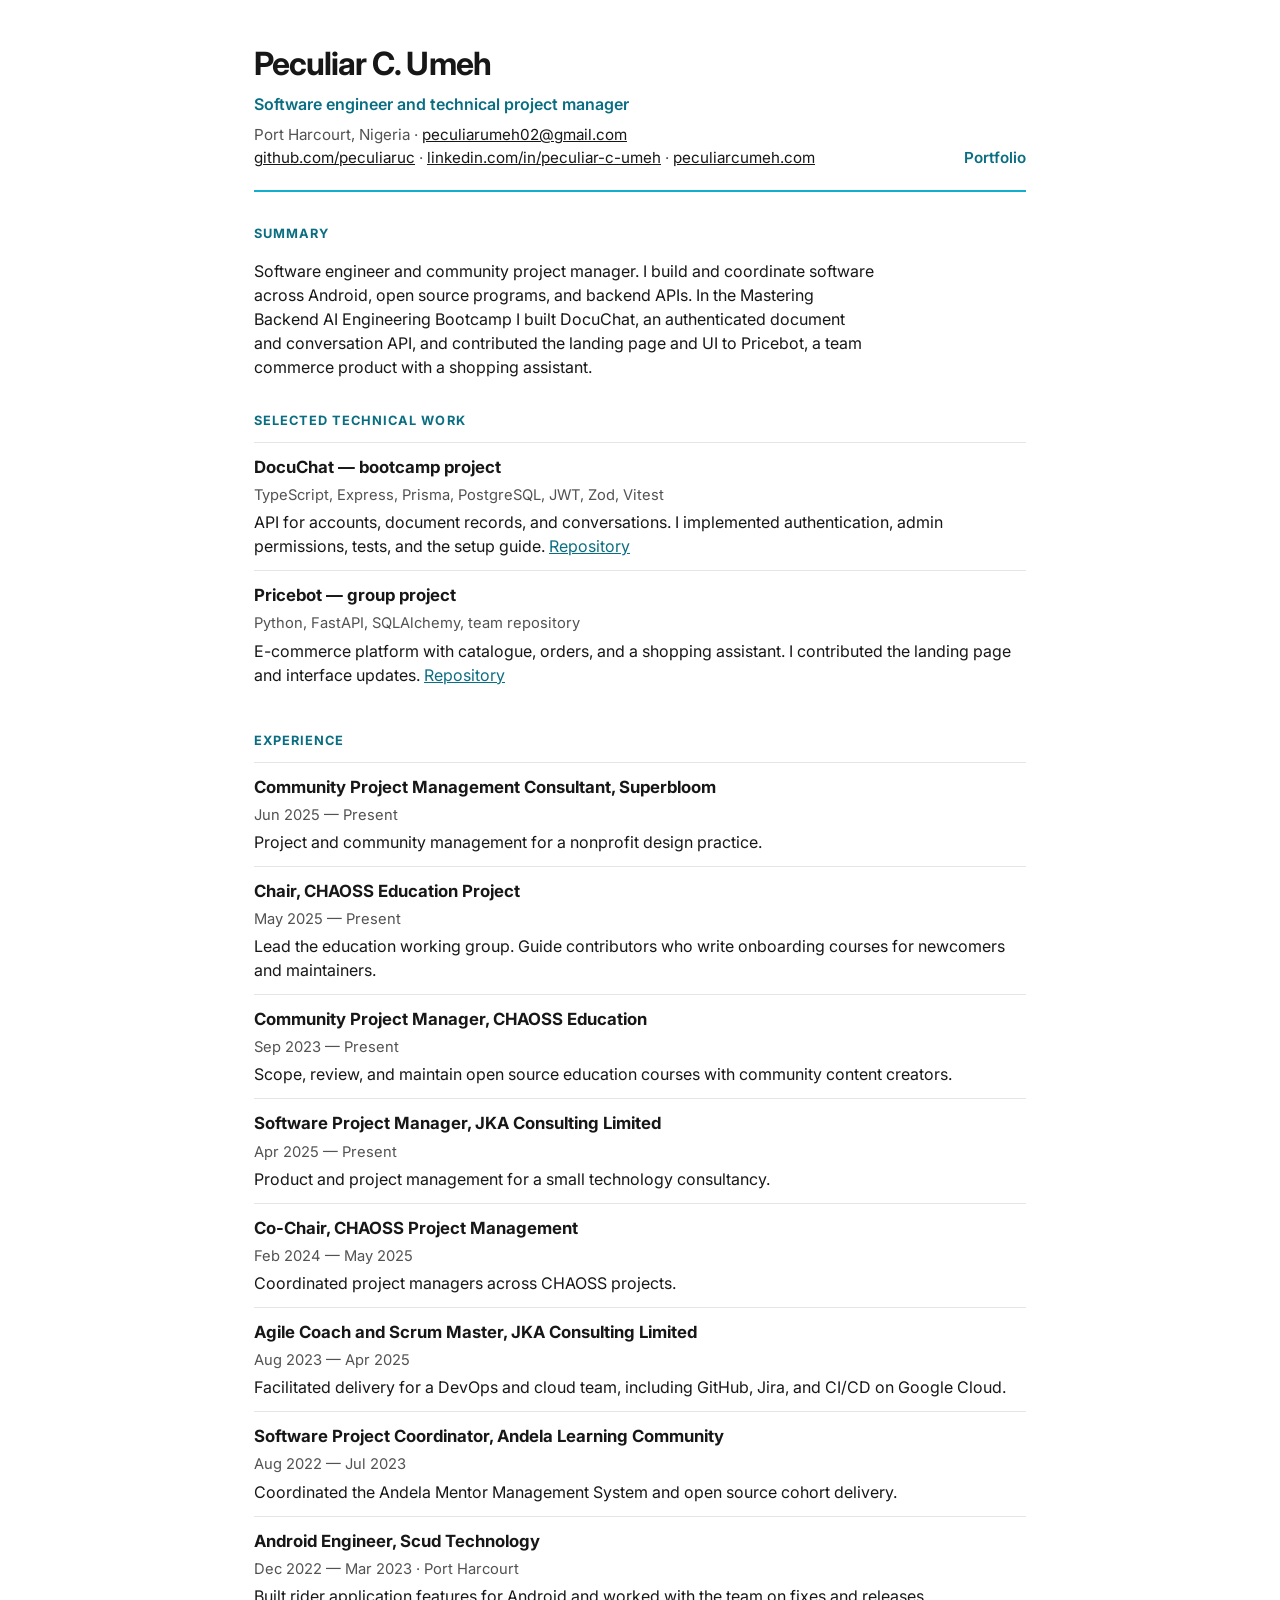
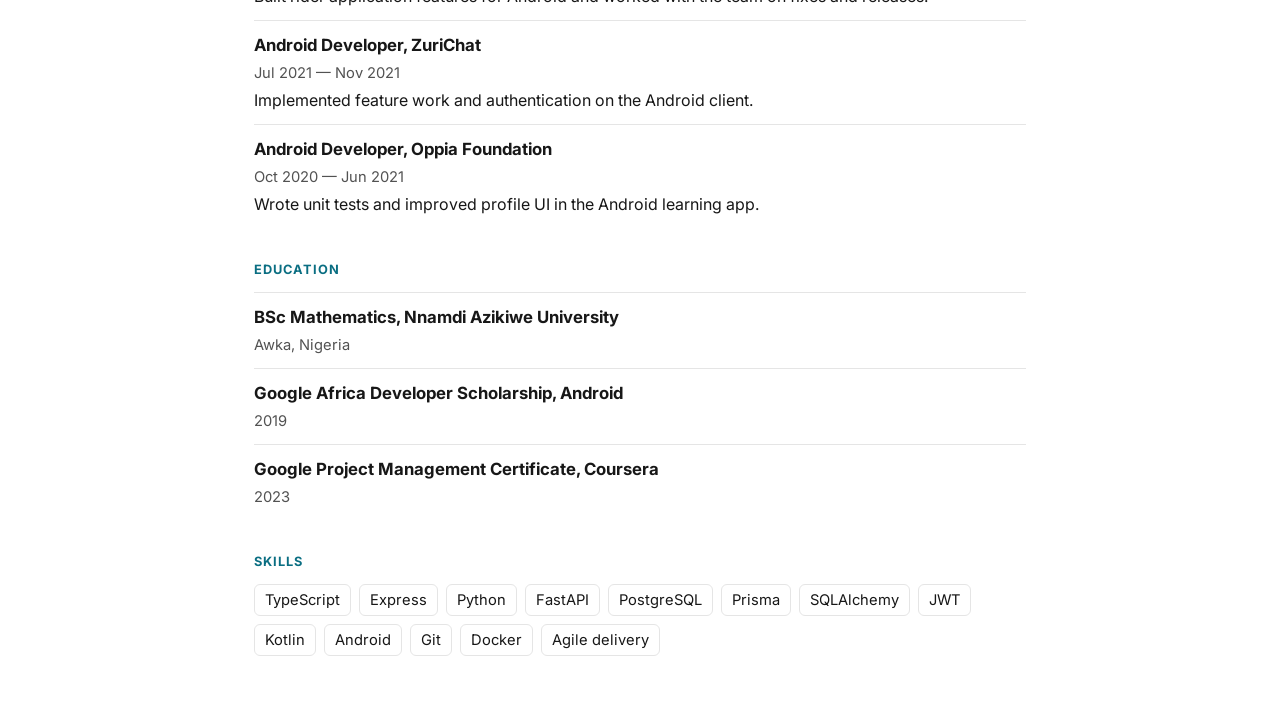
==== resume.html @ ec59b554 "first commit" ====
<!DOCTYPE html>
<html lang="en">
<head>
<meta charset="utf-8">
<meta name="viewport" content="width=device-width, initial-scale=1">
<title>CV | Peculiar C. Umeh</title>
<meta name="description" content="Curriculum vitae of Peculiar C. Umeh, software engineer and technical project manager.">
<link rel="preconnect" href="https://fonts.googleapis.com">
<link rel="preconnect" href="https://fonts.gstatic.com" crossorigin>
<link href="https://fonts.googleapis.com/css2?family=Inter:wght@400;500;600;700&display=swap" rel="stylesheet">
<style>
:root{--ink:#171717;--muted:#525252;--line:#e5e5e5;--accent:#0A6E82;--cyan:#13AECD;--max:820px}
*{box-sizing:border-box}
body{margin:0;font-family:Inter,system-ui,-apple-system,"Segoe UI",sans-serif;color:var(--ink);background:#fff;line-height:1.5}
a{color:var(--accent)}
.wrap{max-width:var(--max);margin:0 auto;padding:40px 24px 64px}
header{display:flex;justify-content:space-between;gap:24px;align-items:flex-end;border-bottom:2px solid var(--cyan);padding-bottom:20px}
h1{font-size:2rem;letter-spacing:-.03em;margin:0}
.role{margin:4px 0 0;color:var(--accent);font-weight:600}
.contact{margin:8px 0 0;color:var(--muted);font-size:.95rem}
.contact a{color:var(--ink)}
.back{font-size:.95rem;font-weight:600;text-decoration:none}
h2{font-size:.8rem;letter-spacing:.08em;text-transform:uppercase;color:var(--accent);margin:32px 0 12px}
ul{margin:0;padding:0;list-style:none}
.job{padding:12px 0;border-top:1px solid var(--line)}
.job h3{margin:0;font-size:1.05rem}
.job p{margin:4px 0 0}
.when{color:var(--muted);font-size:.92rem}
.summary{max-width:62ch}
.skills{display:flex;flex-wrap:wrap;gap:8px}
.skills li{border:1px solid var(--line);border-radius:6px;padding:4px 10px;font-size:.92rem}
@media print{
  .back{display:none}
  .wrap{padding:0}
  a{color:inherit;text-decoration:none}
}
</style>
</head>
<body>
<main class="wrap">
  <header>
    <div>
      <h1>Peculiar C. Umeh</h1>
      <p class="role">Software engineer and technical project manager</p>
      <p class="contact">Port Harcourt, Nigeria · <a href="mailto:peculiarumeh02@gmail.com">peculiarumeh02@gmail.com</a><br>
        <a href="https://github.com/peculiaruc">github.com/peculiaruc</a> ·
        <a href="https://www.linkedin.com/in/peculiar-c-umeh">linkedin.com/in/peculiar-c-umeh</a> ·
        <a href="https://peculiarcumeh.com/">peculiarcumeh.com</a>
      </p>
    </div>
    <a class="back" href="index.html">Portfolio</a>
  </header>

  <h2>Summary</h2>
  <p class="summary">Software engineer and community project manager. I build and coordinate software across Android, open source programs, and backend APIs. In the Mastering Backend AI Engineering Bootcamp I built DocuChat, an authenticated document and conversation API, and contributed the landing page and UI to Pricebot, a team commerce product with a shopping assistant.</p>

  <h2>Selected technical work</h2>
  <article class="job">
    <h3>DocuChat — bootcamp project</h3>
    <p class="when">TypeScript, Express, Prisma, PostgreSQL, JWT, Zod, Vitest</p>
    <p>API for accounts, document records, and conversations. I implemented authentication, admin permissions, tests, and the setup guide. <a href="https://github.com/peculiaruc/Docuchat-1">Repository</a></p>
  </article>
  <article class="job">
    <h3>Pricebot — group project</h3>
    <p class="when">Python, FastAPI, SQLAlchemy, team repository</p>
    <p>E-commerce platform with catalogue, orders, and a shopping assistant. I contributed the landing page and interface updates. <a href="https://github.com/aiffone/pricebot">Repository</a></p>
  </article>

  <h2>Experience</h2>
  <article class="job">
    <h3>Community Project Management Consultant, Superbloom</h3>
    <p class="when">Jun 2025 — Present</p>
    <p>Project and community management for a nonprofit design practice.</p>
  </article>
  <article class="job">
    <h3>Chair, CHAOSS Education Project</h3>
    <p class="when">May 2025 — Present</p>
    <p>Lead the education working group. Guide contributors who write onboarding courses for newcomers and maintainers.</p>
  </article>
  <article class="job">
    <h3>Community Project Manager, CHAOSS Education</h3>
    <p class="when">Sep 2023 — Present</p>
    <p>Scope, review, and maintain open source education courses with community content creators.</p>
  </article>
  <article class="job">
    <h3>Software Project Manager, JKA Consulting Limited</h3>
    <p class="when">Apr 2025 — Present</p>
    <p>Product and project management for a small technology consultancy.</p>
  </article>
  <article class="job">
    <h3>Co-Chair, CHAOSS Project Management</h3>
    <p class="when">Feb 2024 — May 2025</p>
    <p>Coordinated project managers across CHAOSS projects.</p>
  </article>
  <article class="job">
    <h3>Agile Coach and Scrum Master, JKA Consulting Limited</h3>
    <p class="when">Aug 2023 — Apr 2025</p>
    <p>Facilitated delivery for a DevOps and cloud team, including GitHub, Jira, and CI/CD on Google Cloud.</p>
  </article>
  <article class="job">
    <h3>Software Project Coordinator, Andela Learning Community</h3>
    <p class="when">Aug 2022 — Jul 2023</p>
    <p>Coordinated the Andela Mentor Management System and open source cohort delivery.</p>
  </article>
  <article class="job">
    <h3>Android Engineer, Scud Technology</h3>
    <p class="when">Dec 2022 — Mar 2023 · Port Harcourt</p>
    <p>Built rider application features for Android and worked with the team on fixes and releases.</p>
  </article>
  <article class="job">
    <h3>Android Developer, ZuriChat</h3>
    <p class="when">Jul 2021 — Nov 2021</p>
    <p>Implemented feature work and authentication on the Android client.</p>
  </article>
  <article class="job">
    <h3>Android Developer, Oppia Foundation</h3>
    <p class="when">Oct 2020 — Jun 2021</p>
    <p>Wrote unit tests and improved profile UI in the Android learning app.</p>
  </article>

  <h2>Education</h2>
  <article class="job">
    <h3>BSc Mathematics, Nnamdi Azikiwe University</h3>
    <p class="when">Awka, Nigeria</p>
  </article>
  <article class="job">
    <h3>Google Africa Developer Scholarship, Android</h3>
    <p class="when">2019</p>
  </article>
  <article class="job">
    <h3>Google Project Management Certificate, Coursera</h3>
    <p class="when">2023</p>
  </article>

  <h2>Skills</h2>
  <ul class="skills">
    <li>TypeScript</li><li>Express</li><li>Python</li><li>FastAPI</li><li>PostgreSQL</li><li>Prisma</li><li>SQLAlchemy</li><li>JWT</li><li>Kotlin</li><li>Android</li><li>Git</li><li>Docker</li><li>Agile delivery</li>
  </ul>
</main>
</body>
</html>
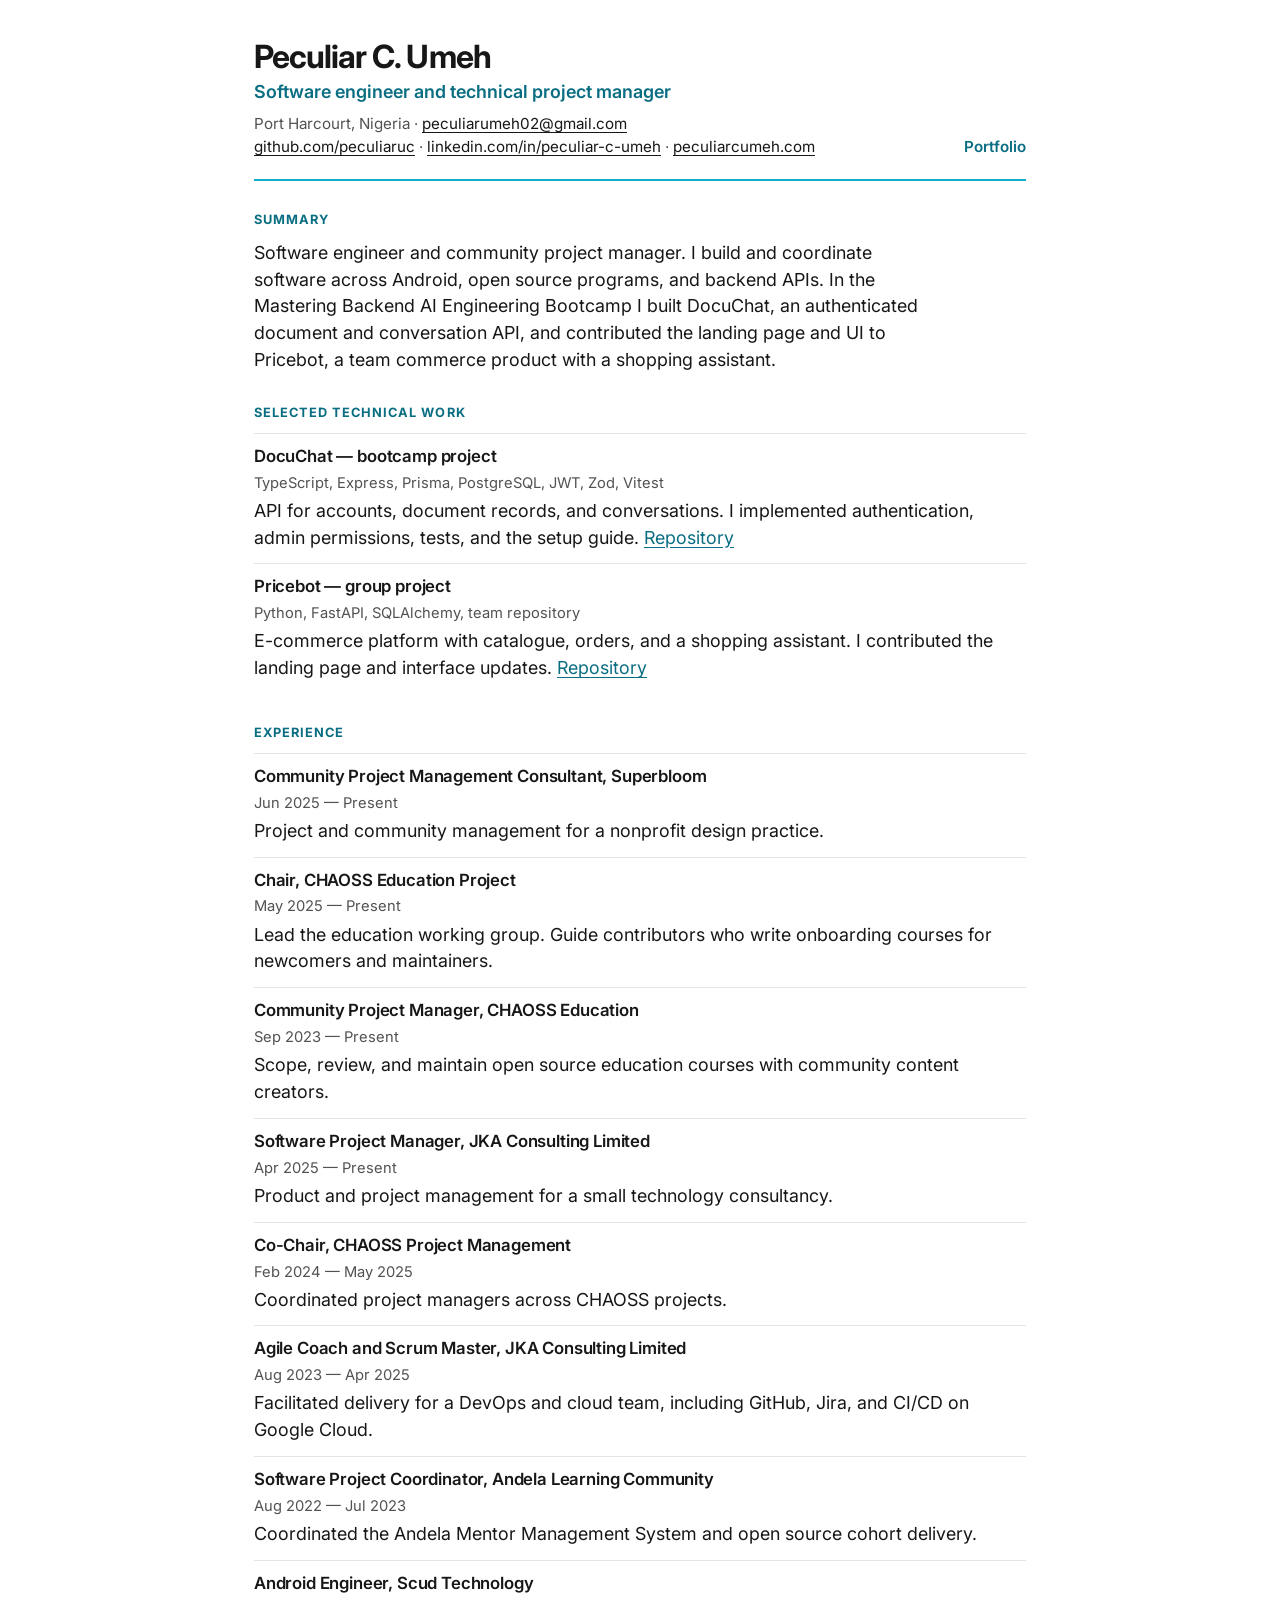
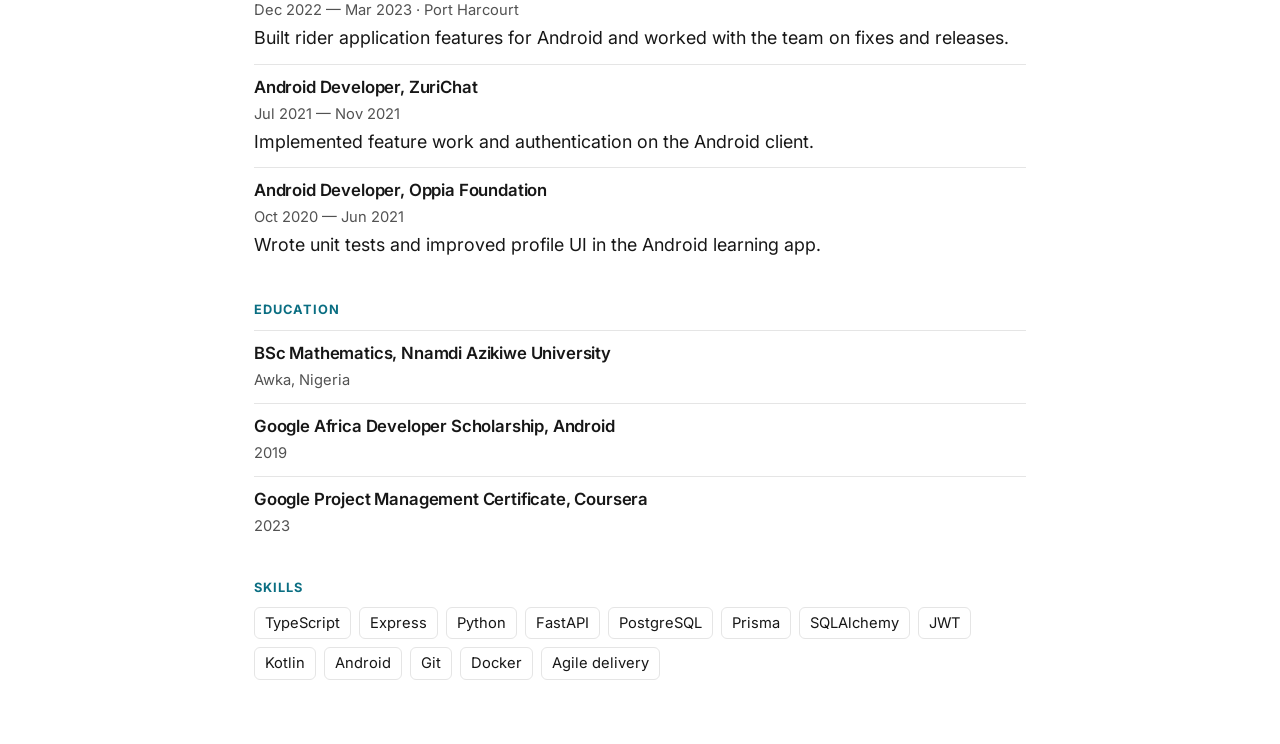
==== commit fb6f0e52: "updates" ====
--- a/resume.html
+++ b/resume.html
@@ -8,35 +8,9 @@
 <link rel="preconnect" href="https://fonts.googleapis.com">
 <link rel="preconnect" href="https://fonts.gstatic.com" crossorigin>
 <link href="https://fonts.googleapis.com/css2?family=Inter:wght@400;500;600;700&display=swap" rel="stylesheet">
-<style>
-:root{--ink:#171717;--muted:#525252;--line:#e5e5e5;--accent:#0A6E82;--cyan:#13AECD;--max:820px}
-*{box-sizing:border-box}
-body{margin:0;font-family:Inter,system-ui,-apple-system,"Segoe UI",sans-serif;color:var(--ink);background:#fff;line-height:1.5}
-a{color:var(--accent)}
-.wrap{max-width:var(--max);margin:0 auto;padding:40px 24px 64px}
-header{display:flex;justify-content:space-between;gap:24px;align-items:flex-end;border-bottom:2px solid var(--cyan);padding-bottom:20px}
-h1{font-size:2rem;letter-spacing:-.03em;margin:0}
-.role{margin:4px 0 0;color:var(--accent);font-weight:600}
-.contact{margin:8px 0 0;color:var(--muted);font-size:.95rem}
-.contact a{color:var(--ink)}
-.back{font-size:.95rem;font-weight:600;text-decoration:none}
-h2{font-size:.8rem;letter-spacing:.08em;text-transform:uppercase;color:var(--accent);margin:32px 0 12px}
-ul{margin:0;padding:0;list-style:none}
-.job{padding:12px 0;border-top:1px solid var(--line)}
-.job h3{margin:0;font-size:1.05rem}
-.job p{margin:4px 0 0}
-.when{color:var(--muted);font-size:.92rem}
-.summary{max-width:62ch}
-.skills{display:flex;flex-wrap:wrap;gap:8px}
-.skills li{border:1px solid var(--line);border-radius:6px;padding:4px 10px;font-size:.92rem}
-@media print{
-  .back{display:none}
-  .wrap{padding:0}
-  a{color:inherit;text-decoration:none}
-}
-</style>
+<link rel="stylesheet" href="assets/styles.css">
 </head>
-<body>
+<body class="resume-page">
 <main class="wrap">
   <header>
     <div>
--- a/assets/styles.css
+++ b/assets/styles.css
@@ -0,0 +1,328 @@
+:root{
+  --s1:8px;--s2:16px;--s3:24px;--s4:32px;--s5:40px;--s6:48px;--s8:64px;--s12:96px;
+  --ink:#171717;--muted:#525252;--line:#e5e5e5;--bg:#fff;--tint:#fff;
+  --green:#13AECD;--green-dark:#0A6E82;--on-accent:#042028;
+  --r:6px;--max:1200px;--t:180ms;
+}
+*,*::before,*::after{box-sizing:border-box}
+html{scroll-behavior:smooth;scroll-padding-top:80px}
+body{margin:0;font-family:Inter,system-ui,-apple-system,"Segoe UI",sans-serif;font-size:clamp(1rem,.96rem + .2vw,1.125rem);line-height:1.6;color:var(--ink);background:var(--bg);-webkit-font-smoothing:antialiased}
+h1,h2,h3,p,ul,ol,dl,dd,figure{margin:0}
+ul,ol{padding:0;list-style:none}
+a{color:var(--green-dark);text-underline-offset:3px;transition:color var(--t)}
+a:hover{color:#08596a}
+:focus-visible{outline:2px solid var(--green);outline-offset:3px;border-radius:var(--r)}
+.skip{position:absolute;left:var(--s2);top:-100px;background:var(--ink);color:#fff;padding:var(--s1) var(--s2);border-radius:var(--r);z-index:30}
+.skip:focus{top:var(--s2)}
+.container{width:100%;max-width:var(--max);margin:0 auto;padding:0 var(--s3)}
+
+.btn{display:inline-flex;align-items:center;justify-content:center;min-height:48px;padding:0 var(--s3);font:600 1rem/1 Inter,system-ui,sans-serif;border-radius:var(--r);border:1px solid var(--line);text-decoration:none;transition:background-color var(--t),border-color var(--t),color var(--t);cursor:pointer}
+.btn--primary{background:var(--green);border-color:var(--green);color:var(--on-accent)}
+.btn--primary:hover{background:#0F9BB8;border-color:#0F9BB8;color:var(--on-accent)}
+.btn--secondary{background:#fff;color:var(--ink);border-color:#d4d4d4}
+.btn--secondary:hover{border-color:var(--green-dark);color:var(--green-dark)}
+
+.nav{position:sticky;top:0;z-index:20;background:#fff;border-bottom:1px solid var(--line)}
+.nav__in{display:flex;align-items:center;justify-content:space-between;min-height:72px}
+.nav__brand{font-weight:700;color:var(--ink);text-decoration:none;letter-spacing:-.01em}
+.nav__brand:hover{color:var(--ink)}
+.nav__links{display:flex;align-items:center;gap:var(--s4)}
+.nav__links a:not(.btn){color:var(--ink);text-decoration:none;font-weight:500;font-size:.95rem}
+.nav__links a:not(.btn):hover{color:var(--green-dark)}
+.nav__links .btn{min-height:40px;font-size:.95rem}
+.nav__toggle{display:none;min-height:44px;padding:0 var(--s2);background:#fff;border:1px solid #d4d4d4;border-radius:var(--r);font:500 .95rem Inter,system-ui,sans-serif;color:var(--ink);cursor:pointer}
+
+.hero{position:relative;border-bottom:1px solid var(--line);overflow:hidden}
+.hero canvas{position:absolute;inset:0;width:100%;height:100%;display:block}
+.hero__in{position:relative;padding-top:var(--s12);padding-bottom:var(--s12);pointer-events:none}
+.hero__copy{max-width:1100px;pointer-events:auto;display:grid;grid-template-columns:minmax(0,1.5fr) minmax(220px,.7fr);gap:var(--s6);align-items:end}
+.hero__name{font-weight:700;letter-spacing:.04em;font-size:.95rem}
+.hero__role{font-weight:600;letter-spacing:.04em;font-size:.95rem;color:var(--green-dark)}
+.hero__tags{font-weight:500;letter-spacing:.04em;font-size:.95rem;color:var(--muted);margin-bottom:var(--s4)}
+h1{font-size:clamp(2.25rem,1.4rem + 3.6vw,4rem);line-height:1.08;letter-spacing:-.035em;font-weight:700;max-width:14em}
+.lead{max-width:36em;margin-top:var(--s3);color:var(--muted)}
+.actions{display:flex;flex-wrap:wrap;gap:var(--s2);margin-top:var(--s4)}
+.portrait{width:min(100%,280px);aspect-ratio:1;object-fit:cover;object-position:center;border-radius:12px;border:1px solid var(--line);justify-self:end;background:#fff}
+.topic h3{font-size:1rem;margin-bottom:var(--s1)}
+.topic .meta{display:block;font-size:.8rem;font-weight:600;letter-spacing:.04em;color:var(--green-dark);margin-bottom:var(--s2)}
+
+.section{padding:var(--s12) 0 0;border-bottom:1px solid var(--line)}
+.section--tint{background:var(--tint)}
+.head{display:grid;grid-template-columns:repeat(12,1fr);gap:var(--s3);margin-bottom:var(--s6);align-items:start}
+.head h2{grid-column:span 5}
+.head>p,.head>div{grid-column:7 / span 6;max-width:36em}
+.head>p:only-child{grid-column:7 / span 6}
+h2{font-size:clamp(1.625rem,1.2rem + 1.6vw,2.5rem);line-height:1.15;letter-spacing:-.03em;font-weight:700}
+h3{font-size:1.125rem;line-height:1.3;letter-spacing:-.01em;font-weight:600;margin-bottom:var(--s2)}
+.kicker{font-size:.9rem;font-weight:600;letter-spacing:.04em;color:var(--green-dark);margin:var(--s8) 0 var(--s3)}
+.note{margin-top:var(--s1);font-size:.9rem;color:var(--muted)}
+.head .actions{margin-top:var(--s3)}
+
+.cards{display:grid;grid-template-columns:repeat(3,1fr);gap:var(--s3)}
+.cards--4{grid-template-columns:repeat(4,1fr)}
+.card{display:block;background:#fff;border:1px solid var(--line);border-radius:var(--r);padding:var(--s4);color:var(--ink);text-decoration:none;transition:border-color var(--t)}
+.card p+p{margin-top:var(--s1)}
+.card p{font-size:.95rem}
+.card strong{font-weight:600}
+.card:hover{border-color:#13AECD}
+.card--link:hover h3{color:var(--green-dark)}
+.card li{padding:var(--s1) 0;border-top:1px solid var(--line);font-size:.95rem}
+.card li:first-child{border-top:0;padding-top:0}
+.meta{color:var(--muted)}
+.links{display:flex;flex-direction:column;gap:4px;margin-top:var(--s2);font-size:.95rem;font-weight:500}
+.links--row{flex-direction:row;flex-wrap:wrap;gap:var(--s3);margin-top:var(--s5)}
+
+.steps{display:grid;gap:0;counter-reset:s;border:1px solid var(--line);border-radius:var(--r);background:#fff;overflow:hidden}
+.steps--6{grid-template-columns:repeat(6,1fr)}
+.steps--4{grid-template-columns:repeat(4,1fr)}
+.steps li{padding:var(--s3);border-left:1px solid var(--line);font-weight:600;counter-increment:s}
+.steps li:first-child{border-left:0}
+.steps li::before{content:counter(s);display:block;color:var(--green-dark);font-weight:600;font-size:.9rem;margin-bottom:var(--s1)}
+.steps li p{font-weight:400;color:var(--muted);font-size:.95rem}
+
+.bootcamp{display:flex;flex-wrap:wrap;gap:var(--s2) var(--s6);align-items:baseline;justify-content:space-between}
+.bootcamp h2{font-size:1rem;letter-spacing:.02em;font-weight:600;color:var(--muted)}
+.inline{display:flex;flex-wrap:wrap;gap:var(--s1) var(--s4);font-weight:500}
+
+.footer__links{display:flex;gap:var(--s3);flex-wrap:wrap}
+.footer strong{color:var(--ink)}
+
+.reveal{opacity:0;transform:translateY(12px);transition:opacity 500ms ease,transform 500ms ease}
+.reveal.in{opacity:1;transform:none}
+
+@media (max-width:1024px){
+  .cards,.cards--4{grid-template-columns:repeat(2,1fr)}
+  .steps--6{grid-template-columns:repeat(3,1fr)}
+  .steps--6 li:nth-child(4){border-left:0}
+  .steps--6 li:nth-child(n+4){border-top:1px solid var(--line)}
+  .steps--4{grid-template-columns:repeat(2,1fr)}
+  .steps--4 li:nth-child(3){border-left:0}
+  .steps--4 li:nth-child(n+3){border-top:1px solid var(--line)}
+  .head h2{grid-column:1 / -1}
+  .head>p,.head>div,.head>p:only-child{grid-column:1 / -1}
+}
+@media (max-width:720px){
+  .section{padding:var(--s8) 0 0}
+  .hero__in{padding-top:var(--s8);padding-bottom:var(--s8)}
+  .hero__copy{grid-template-columns:1fr}
+  .portrait{width:160px;justify-self:start}
+  .nav__toggle{display:inline-flex;align-items:center}
+  .nav__links{display:none;position:absolute;top:100%;left:0;right:0;flex-direction:column;align-items:stretch;gap:0;background:#fff;border-bottom:1px solid var(--line);padding:var(--s1) var(--s3) var(--s3)}
+  .nav__links.open{display:flex}
+  .nav__links a:not(.btn){padding:var(--s2) 0;border-bottom:1px solid var(--line)}
+  .nav__links .btn{margin-top:var(--s2);min-height:48px}
+  .cards,.cards--4,.steps--4{grid-template-columns:1fr}
+  .steps--4 li{border-left:0;border-top:1px solid var(--line)}
+  .steps--4 li:first-child{border-top:0}
+  .steps--6{grid-template-columns:repeat(2,1fr)}
+  .steps--6 li{border-left:1px solid var(--line);border-top:1px solid var(--line)}
+  .steps--6 li:nth-child(odd){border-left:0}
+  .steps--6 li:nth-child(-n+2){border-top:0}
+  .actions .btn{flex:1 1 auto}
+}
+@media (prefers-reduced-motion:reduce){
+  html{scroll-behavior:auto}
+  .reveal{opacity:1;transform:none;transition:none}
+  *{transition-duration:0s!important}
+}
+
+.status{display:inline-flex;align-items:center;gap:var(--s1);font-size:.9rem;font-weight:500;color:var(--muted);border:1px solid var(--line);background:#fff;border-radius:var(--r);padding:4px var(--s2);margin-bottom:var(--s4);text-decoration:none;transition:border-color var(--t),color var(--t)}
+.status__dot{position:relative;width:8px;height:8px;border-radius:50%;background:var(--green)}
+.status__dot::after{content:"";position:absolute;inset:0;border-radius:50%;border:1px solid var(--green);animation:ping 2.6s ease-out infinite}
+.status__go{max-width:0;margin-left:-8px;opacity:0;overflow:hidden;white-space:nowrap;color:var(--green-dark);font-weight:600;transition:max-width 220ms,margin 220ms,opacity 220ms}
+.status:hover,.status:focus-visible{border-color:var(--green);color:var(--ink)}
+.status:hover .status__go,.status:focus-visible .status__go{max-width:96px;margin-left:0;opacity:1}
+@keyframes ping{0%{transform:scale(1);opacity:.9}70%,100%{transform:scale(3.4);opacity:0}}
+
+.progress{position:fixed;top:0;left:0;right:0;height:2px;z-index:40}
+.progress span{display:block;height:100%;background:var(--green);transform:scaleX(0);transform-origin:left}
+.bridge{position:relative;height:56px;margin-top:var(--s8)}
+.bridge canvas{position:absolute;inset:0;width:100%;height:100%;display:block}
+#contact{padding-bottom:var(--s12)}
+
+.roles{padding:var(--s4) 0;border-bottom:1px solid var(--line);overflow:hidden}
+.roles__label{font-size:.9rem;font-weight:500;letter-spacing:0;color:var(--muted);margin-bottom:var(--s2)}
+.marquee{overflow:hidden}
+.marquee__track{display:flex;width:max-content;animation:slide 60s linear infinite}
+.marquee:hover .marquee__track{animation-play-state:paused}
+.marquee ul{display:flex;gap:var(--s2);padding-right:var(--s2)}
+.marquee li{white-space:nowrap;border:1px solid var(--line);border-radius:var(--r);padding:var(--s1) var(--s3);font-weight:500;background:#fff}
+.marquee li:nth-child(even){background:#f4fbfd}
+@keyframes slide{from{transform:translateX(-50%)}to{transform:translateX(0)}}
+
+.carousel__track{display:flex;gap:var(--s3);overflow-x:auto;scroll-snap-type:x mandatory;scrollbar-width:none}
+.carousel__track::-webkit-scrollbar{display:none}
+.slide{flex:0 0 calc((100% - 24px) / 2);scroll-snap-align:start;display:flex;flex-direction:column}
+.slide .links{margin-top:auto;padding-top:var(--s2)}
+.carousel__bar{display:flex;align-items:center;gap:var(--s3);margin-top:var(--s4)}
+.carousel__count{min-width:8em;font-size:.95rem;font-weight:500;font-variant-numeric:tabular-nums}
+.carousel__progress{flex:1;height:2px;background:var(--line);overflow:hidden}
+.carousel__progress span{display:block;height:100%;background:var(--green);transform:scaleX(.5);transform-origin:left;transition:transform 300ms ease}
+.carousel__btns{display:flex;gap:var(--s1)}
+.carousel__btns .btn{min-width:48px;padding:0 var(--s2)}
+.btn:disabled{opacity:.4;cursor:default}
+
+.bento{display:grid;grid-template-columns:repeat(12,1fr);gap:var(--s3)}
+.b{grid-column:span 4;background:#fff;border:1px solid var(--line);border-radius:var(--r);padding:var(--s4);transition:border-color var(--t)}
+.b:hover{border-color:#13AECD}
+.b--12{grid-column:1 / -1}.b--6{grid-column:span 6}.b--8{grid-column:span 8}
+.b h3{font-size:.95rem;font-weight:500;color:var(--muted)}
+.b p{font-size:.95rem}
+.b--lead p{font-size:clamp(1.25rem,1rem + 1vw,1.75rem);line-height:1.3;letter-spacing:-.02em;font-weight:600}
+.b--dark{background:#08323A;border-color:#08323A;color:#fff}
+.b--dark:hover{border-color:#08323A}
+.b--dark h3{color:#9ed7e4}
+.b--dark a{color:#fff}
+.b--dark .links--row{margin-top:var(--s3)}
+.chips{display:flex;flex-wrap:wrap;gap:var(--s1)}
+.chips li{border:1px solid var(--line);border-radius:var(--r);padding:4px 12px;font-size:.9rem;font-weight:500}
+.flow{--gap:40px;display:grid;grid-template-columns:repeat(5,1fr);gap:var(--gap);margin:var(--s4) 0 var(--s3)}
+.flow li{position:relative;border:1px solid var(--line);border-radius:var(--r);padding:var(--s2);text-align:center;font-weight:600;background:#fff;animation:lit 7.5s linear infinite;animation-delay:calc(var(--i) * 1.5s)}
+.flow li:not(:last-child)::after{content:"";position:absolute;left:100%;top:50%;width:var(--gap);height:1px;background:var(--line)}
+.flow li:not(:last-child)::before{content:"";position:absolute;left:100%;top:50%;width:6px;height:6px;margin-top:-3px;border-radius:50%;background:var(--green);z-index:1;opacity:0;animation:travel 7.5s linear infinite;animation-delay:calc(var(--i) * 1.5s)}
+@keyframes lit{0%,16%{border-color:var(--green);color:var(--green-dark)}20%,100%{border-color:var(--line);color:var(--ink)}}
+@keyframes travel{0%,8%{opacity:0;transform:translateX(0)}9%{opacity:1}18%{opacity:1;transform:translateX(calc(var(--gap) - 6px))}19%,100%{opacity:0}}
+@keyframes travely{0%,8%{opacity:0;transform:translateY(0)}9%{opacity:1}18%{opacity:1;transform:translateY(calc(var(--gap) - 6px))}19%,100%{opacity:0}}
+
+.footer{position:relative;overflow:hidden;min-height:280px;display:flex;align-items:flex-end;padding:var(--s4) 0;font-size:.95rem;color:var(--muted)}
+.footer canvas{position:absolute;inset:0;width:100%;height:100%;display:block}
+.footer__in{position:relative;display:flex;flex-wrap:wrap;gap:var(--s2) var(--s4);justify-content:space-between}
+
+@media (max-width:1024px){
+  .slide{flex-basis:calc((100% - 24px) / 2)}
+  .b,.b--8{grid-column:span 6}.b--12{grid-column:1 / -1}.b--8{grid-column:1 / -1}
+}
+@media (max-width:720px){
+  .slide{flex-basis:88%}
+  .carousel__count{min-width:6.5em}
+  .b,.b--6,.b--8{grid-column:1 / -1}
+  .bridge{margin-top:var(--s6)}
+  #contact{padding-bottom:var(--s8)}
+  .flow{grid-template-columns:1fr;--gap:32px}
+  .flow li:not(:last-child)::after{left:50%;top:100%;width:1px;height:var(--gap)}
+  .flow li:not(:last-child)::before{left:50%;top:100%;margin:0 0 0 -3px;animation-name:travely}
+  .footer{min-height:240px}
+}
+@media (prefers-reduced-motion:reduce){
+  .marquee__track{animation:none;width:auto;flex-wrap:wrap}
+  .marquee ul[aria-hidden]{display:none}
+  .marquee ul{flex-wrap:wrap}
+  .flow li,.flow li::before,.status__dot::after{animation:none}
+  .carousel__track{scroll-behavior:auto}
+}
+:root{padding-top:env(safe-area-inset-top,0px);padding-bottom:env(safe-area-inset-bottom,0px)}
+
+.resume-page {
+  --ink:#171717;--muted:#525252;--line:#e5e5e5;--accent:#0A6E82;--cyan:#13AECD;--max:820px;
+}
+
+.resume-page {
+  margin:0;
+  font-family:Inter,system-ui,-apple-system,"Segoe UI",sans-serif;
+  color:var(--ink);
+  background:#fff;
+  line-height:1.5;
+}
+
+.resume-page a {
+  color:var(--accent);
+}
+
+.resume-page .wrap {
+  max-width:var(--max);
+  margin:0 auto;
+  padding:40px 24px 64px;
+}
+
+.resume-page header {
+  display:flex;
+  justify-content:space-between;
+  gap:24px;
+  align-items:flex-end;
+  border-bottom:2px solid var(--cyan);
+  padding-bottom:20px;
+}
+
+.resume-page h1 {
+  font-size:2rem;
+  letter-spacing:-.03em;
+  margin:0;
+}
+
+.resume-page .role {
+  margin:4px 0 0;
+  color:var(--accent);
+  font-weight:600;
+}
+
+.resume-page .contact {
+  margin:8px 0 0;
+  color:var(--muted);
+  font-size:.95rem;
+}
+
+.resume-page .contact a {
+  color:var(--ink);
+}
+
+.resume-page .back {
+  font-size:.95rem;
+  font-weight:600;
+  text-decoration:none;
+}
+
+.resume-page h2 {
+  font-size:.8rem;
+  letter-spacing:.08em;
+  text-transform:uppercase;
+  color:var(--accent);
+  margin:32px 0 12px;
+}
+
+.resume-page ul {
+  margin:0;
+  padding:0;
+  list-style:none;
+}
+
+.resume-page .job {
+  padding:12px 0;
+  border-top:1px solid var(--line);
+}
+
+.resume-page .job h3 {
+  margin:0;
+  font-size:1.05rem;
+}
+
+.resume-page .job p {
+  margin:4px 0 0;
+}
+
+.resume-page .when {
+  color:var(--muted);
+  font-size:.92rem;
+}
+
+.resume-page .summary {
+  max-width:62ch;
+}
+
+.resume-page .skills {
+  display:flex;
+  flex-wrap:wrap;
+  gap:8px;
+}
+
+.resume-page .skills li {
+  border:1px solid var(--line);
+  border-radius:6px;
+  padding:4px 10px;
+  font-size:.92rem;
+}
+
+@media print {
+  .resume-page .back { display:none; }
+  .resume-page .wrap { padding:0; }
+  .resume-page a { color:inherit; text-decoration:none; }
+}
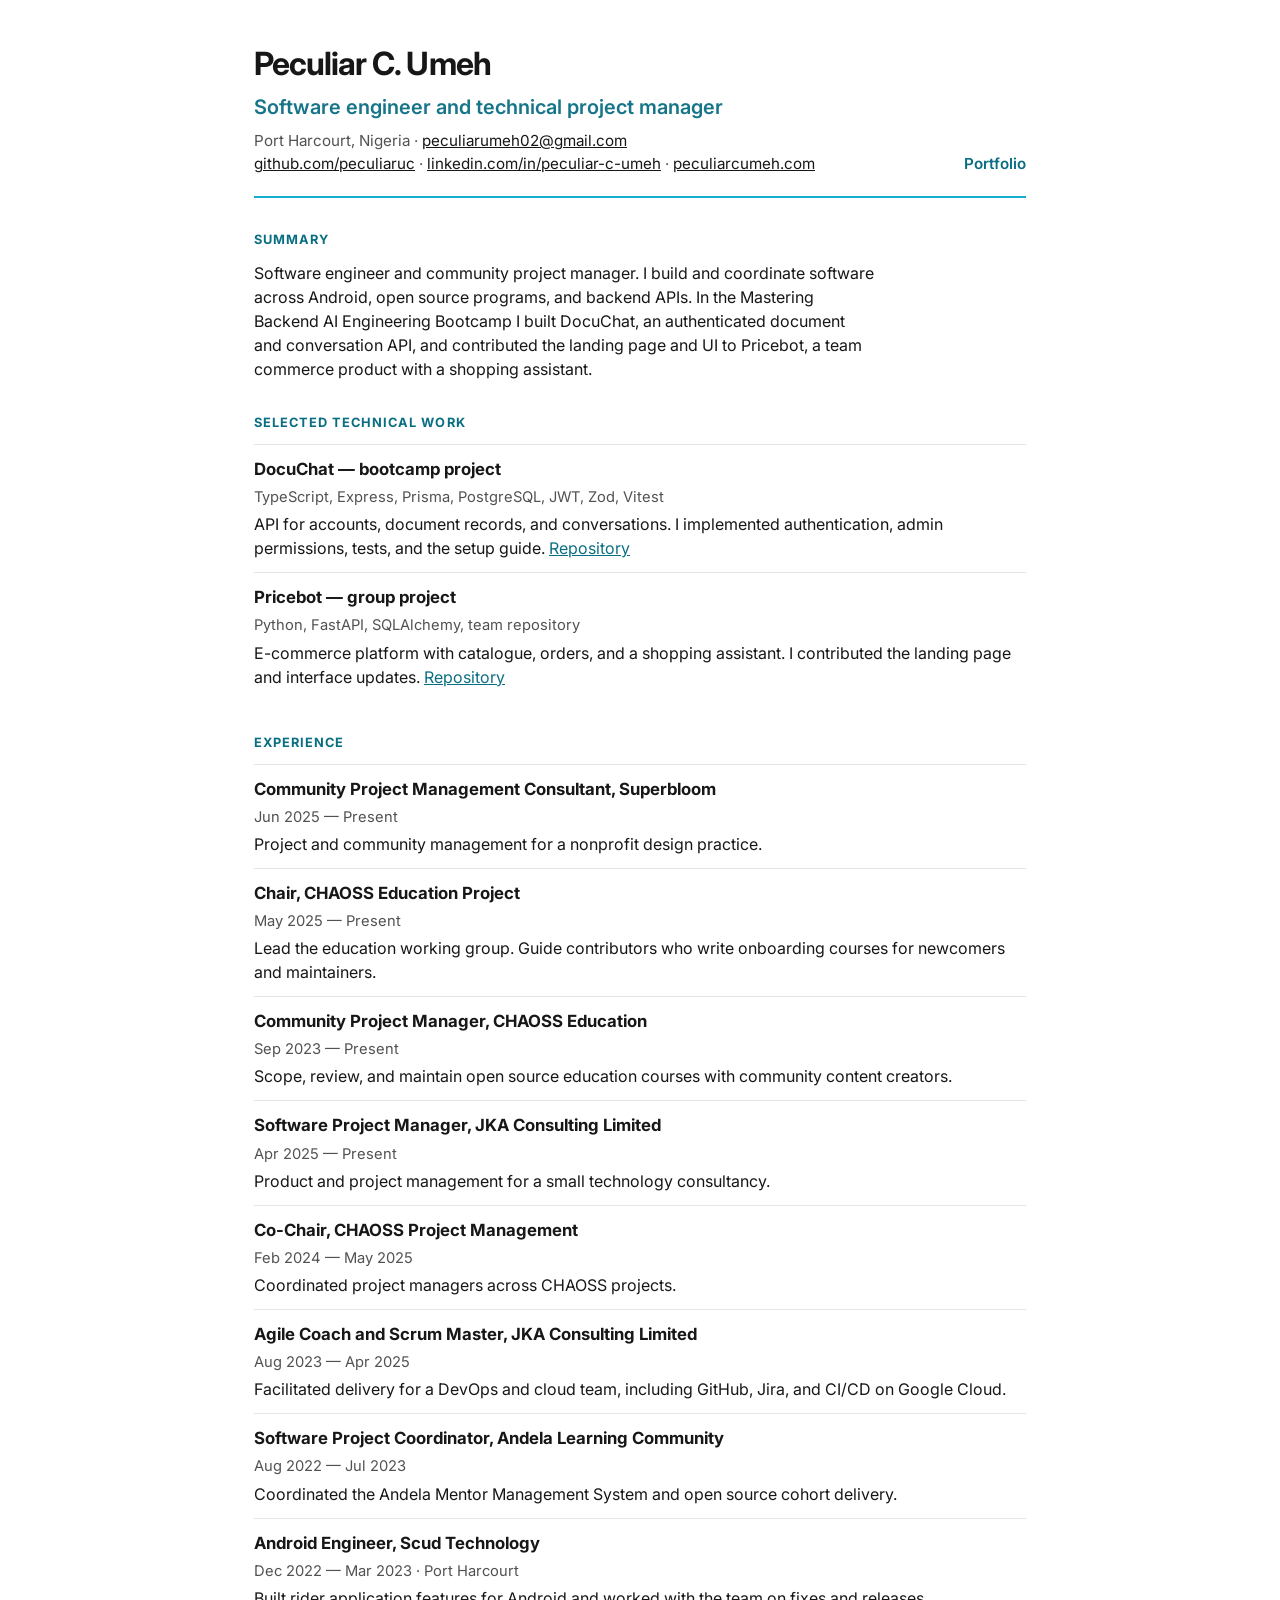
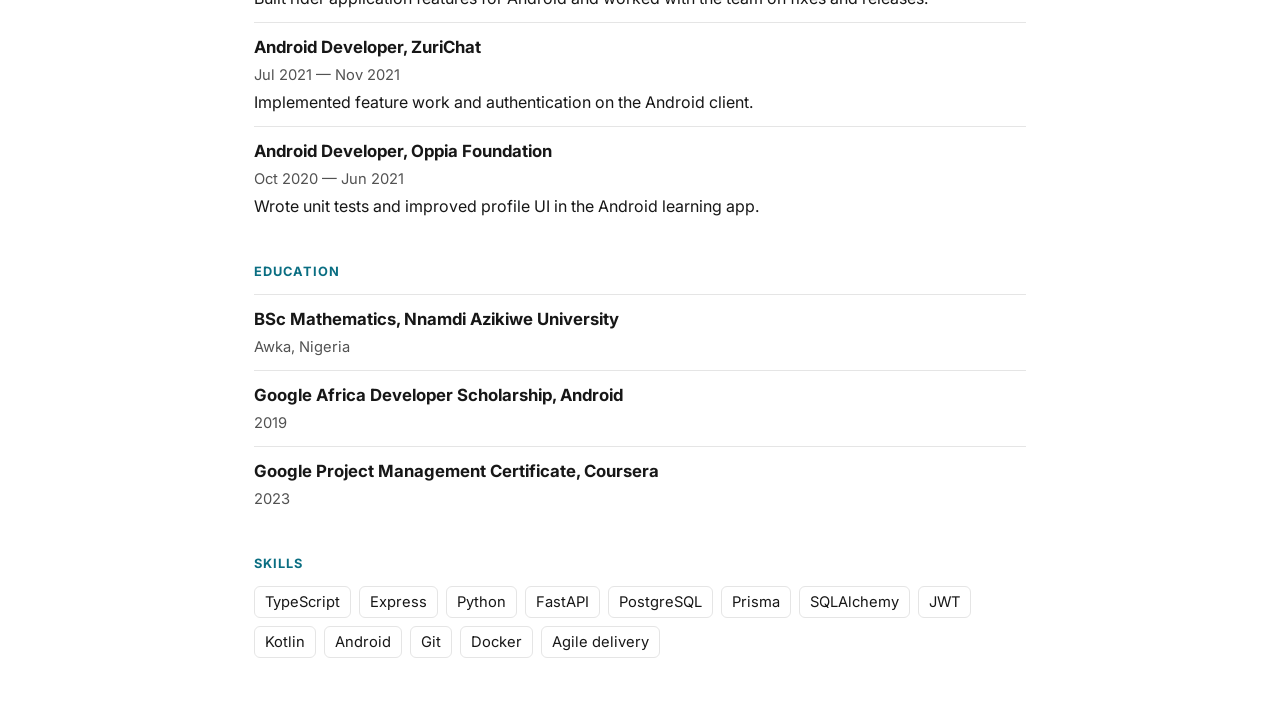
==== commit 6a7b84b0: "fixed error" ====
--- a/resume.html
+++ b/resume.html
@@ -8,7 +8,7 @@
 <link rel="preconnect" href="https://fonts.googleapis.com">
 <link rel="preconnect" href="https://fonts.gstatic.com" crossorigin>
 <link href="https://fonts.googleapis.com/css2?family=Inter:wght@400;500;600;700&display=swap" rel="stylesheet">
-<link rel="stylesheet" href="assets/styles.css">
+<link rel="stylesheet" href="assets/styles.css?v=3">
 </head>
 <body class="resume-page">
 <main class="wrap">
--- a/assets/styles.css
+++ b/assets/styles.css
@@ -1,326 +1,233 @@
-:root{
-  --s1:8px;--s2:16px;--s3:24px;--s4:32px;--s5:40px;--s6:48px;--s8:64px;--s12:96px;
-  --ink:#171717;--muted:#525252;--line:#e5e5e5;--bg:#fff;--tint:#fff;
-  --green:#13AECD;--green-dark:#0A6E82;--on-accent:#042028;
-  --r:6px;--max:1200px;--t:180ms;
-}
-*,*::before,*::after{box-sizing:border-box}
-html{scroll-behavior:smooth;scroll-padding-top:80px}
-body{margin:0;font-family:Inter,system-ui,-apple-system,"Segoe UI",sans-serif;font-size:clamp(1rem,.96rem + .2vw,1.125rem);line-height:1.6;color:var(--ink);background:var(--bg);-webkit-font-smoothing:antialiased}
-h1,h2,h3,p,ul,ol,dl,dd,figure{margin:0}
-ul,ol{padding:0;list-style:none}
-a{color:var(--green-dark);text-underline-offset:3px;transition:color var(--t)}
-a:hover{color:#08596a}
-:focus-visible{outline:2px solid var(--green);outline-offset:3px;border-radius:var(--r)}
-.skip{position:absolute;left:var(--s2);top:-100px;background:var(--ink);color:#fff;padding:var(--s1) var(--s2);border-radius:var(--r);z-index:30}
-.skip:focus{top:var(--s2)}
-.container{width:100%;max-width:var(--max);margin:0 auto;padding:0 var(--s3)}
-
-.btn{display:inline-flex;align-items:center;justify-content:center;min-height:48px;padding:0 var(--s3);font:600 1rem/1 Inter,system-ui,sans-serif;border-radius:var(--r);border:1px solid var(--line);text-decoration:none;transition:background-color var(--t),border-color var(--t),color var(--t);cursor:pointer}
-.btn--primary{background:var(--green);border-color:var(--green);color:var(--on-accent)}
-.btn--primary:hover{background:#0F9BB8;border-color:#0F9BB8;color:var(--on-accent)}
-.btn--secondary{background:#fff;color:var(--ink);border-color:#d4d4d4}
-.btn--secondary:hover{border-color:var(--green-dark);color:var(--green-dark)}
-
-.nav{position:sticky;top:0;z-index:20;background:#fff;border-bottom:1px solid var(--line)}
-.nav__in{display:flex;align-items:center;justify-content:space-between;min-height:72px}
-.nav__brand{font-weight:700;color:var(--ink);text-decoration:none;letter-spacing:-.01em}
-.nav__brand:hover{color:var(--ink)}
-.nav__links{display:flex;align-items:center;gap:var(--s4)}
-.nav__links a:not(.btn){color:var(--ink);text-decoration:none;font-weight:500;font-size:.95rem}
-.nav__links a:not(.btn):hover{color:var(--green-dark)}
-.nav__links .btn{min-height:40px;font-size:.95rem}
-.nav__toggle{display:none;min-height:44px;padding:0 var(--s2);background:#fff;border:1px solid #d4d4d4;border-radius:var(--r);font:500 .95rem Inter,system-ui,sans-serif;color:var(--ink);cursor:pointer}
-
-.hero{position:relative;border-bottom:1px solid var(--line);overflow:hidden}
-.hero canvas{position:absolute;inset:0;width:100%;height:100%;display:block}
-.hero__in{position:relative;padding-top:var(--s12);padding-bottom:var(--s12);pointer-events:none}
-.hero__copy{max-width:1100px;pointer-events:auto;display:grid;grid-template-columns:minmax(0,1.5fr) minmax(220px,.7fr);gap:var(--s6);align-items:end}
-.hero__name{font-weight:700;letter-spacing:.04em;font-size:.95rem}
-.hero__role{font-weight:600;letter-spacing:.04em;font-size:.95rem;color:var(--green-dark)}
-.hero__tags{font-weight:500;letter-spacing:.04em;font-size:.95rem;color:var(--muted);margin-bottom:var(--s4)}
-h1{font-size:clamp(2.25rem,1.4rem + 3.6vw,4rem);line-height:1.08;letter-spacing:-.035em;font-weight:700;max-width:14em}
-.lead{max-width:36em;margin-top:var(--s3);color:var(--muted)}
-.actions{display:flex;flex-wrap:wrap;gap:var(--s2);margin-top:var(--s4)}
-.portrait{width:min(100%,280px);aspect-ratio:1;object-fit:cover;object-position:center;border-radius:12px;border:1px solid var(--line);justify-self:end;background:#fff}
-.topic h3{font-size:1rem;margin-bottom:var(--s1)}
-.topic .meta{display:block;font-size:.8rem;font-weight:600;letter-spacing:.04em;color:var(--green-dark);margin-bottom:var(--s2)}
-
-.section{padding:var(--s12) 0 0;border-bottom:1px solid var(--line)}
-.section--tint{background:var(--tint)}
-.head{display:grid;grid-template-columns:repeat(12,1fr);gap:var(--s3);margin-bottom:var(--s6);align-items:start}
-.head h2{grid-column:span 5}
-.head>p,.head>div{grid-column:7 / span 6;max-width:36em}
-.head>p:only-child{grid-column:7 / span 6}
-h2{font-size:clamp(1.625rem,1.2rem + 1.6vw,2.5rem);line-height:1.15;letter-spacing:-.03em;font-weight:700}
-h3{font-size:1.125rem;line-height:1.3;letter-spacing:-.01em;font-weight:600;margin-bottom:var(--s2)}
-.kicker{font-size:.9rem;font-weight:600;letter-spacing:.04em;color:var(--green-dark);margin:var(--s8) 0 var(--s3)}
-.note{margin-top:var(--s1);font-size:.9rem;color:var(--muted)}
-.head .actions{margin-top:var(--s3)}
-
-.cards{display:grid;grid-template-columns:repeat(3,1fr);gap:var(--s3)}
-.cards--4{grid-template-columns:repeat(4,1fr)}
-.card{display:block;background:#fff;border:1px solid var(--line);border-radius:var(--r);padding:var(--s4);color:var(--ink);text-decoration:none;transition:border-color var(--t)}
-.card p+p{margin-top:var(--s1)}
-.card p{font-size:.95rem}
-.card strong{font-weight:600}
-.card:hover{border-color:#13AECD}
-.card--link:hover h3{color:var(--green-dark)}
-.card li{padding:var(--s1) 0;border-top:1px solid var(--line);font-size:.95rem}
-.card li:first-child{border-top:0;padding-top:0}
-.meta{color:var(--muted)}
-.links{display:flex;flex-direction:column;gap:4px;margin-top:var(--s2);font-size:.95rem;font-weight:500}
-.links--row{flex-direction:row;flex-wrap:wrap;gap:var(--s3);margin-top:var(--s5)}
-
-.steps{display:grid;gap:0;counter-reset:s;border:1px solid var(--line);border-radius:var(--r);background:#fff;overflow:hidden}
-.steps--6{grid-template-columns:repeat(6,1fr)}
-.steps--4{grid-template-columns:repeat(4,1fr)}
-.steps li{padding:var(--s3);border-left:1px solid var(--line);font-weight:600;counter-increment:s}
-.steps li:first-child{border-left:0}
-.steps li::before{content:counter(s);display:block;color:var(--green-dark);font-weight:600;font-size:.9rem;margin-bottom:var(--s1)}
-.steps li p{font-weight:400;color:var(--muted);font-size:.95rem}
-
-.bootcamp{display:flex;flex-wrap:wrap;gap:var(--s2) var(--s6);align-items:baseline;justify-content:space-between}
-.bootcamp h2{font-size:1rem;letter-spacing:.02em;font-weight:600;color:var(--muted)}
-.inline{display:flex;flex-wrap:wrap;gap:var(--s1) var(--s4);font-weight:500}
-
-.footer__links{display:flex;gap:var(--s3);flex-wrap:wrap}
-.footer strong{color:var(--ink)}
-
-.reveal{opacity:0;transform:translateY(12px);transition:opacity 500ms ease,transform 500ms ease}
-.reveal.in{opacity:1;transform:none}
-
-@media (max-width:1024px){
-  .cards,.cards--4{grid-template-columns:repeat(2,1fr)}
-  .steps--6{grid-template-columns:repeat(3,1fr)}
-  .steps--6 li:nth-child(4){border-left:0}
-  .steps--6 li:nth-child(n+4){border-top:1px solid var(--line)}
-  .steps--4{grid-template-columns:repeat(2,1fr)}
-  .steps--4 li:nth-child(3){border-left:0}
-  .steps--4 li:nth-child(n+3){border-top:1px solid var(--line)}
-  .head h2{grid-column:1 / -1}
-  .head>p,.head>div,.head>p:only-child{grid-column:1 / -1}
-}
-@media (max-width:720px){
-  .section{padding:var(--s8) 0 0}
-  .hero__in{padding-top:var(--s8);padding-bottom:var(--s8)}
-  .hero__copy{grid-template-columns:1fr}
-  .portrait{width:160px;justify-self:start}
-  .nav__toggle{display:inline-flex;align-items:center}
-  .nav__links{display:none;position:absolute;top:100%;left:0;right:0;flex-direction:column;align-items:stretch;gap:0;background:#fff;border-bottom:1px solid var(--line);padding:var(--s1) var(--s3) var(--s3)}
-  .nav__links.open{display:flex}
-  .nav__links a:not(.btn){padding:var(--s2) 0;border-bottom:1px solid var(--line)}
-  .nav__links .btn{margin-top:var(--s2);min-height:48px}
-  .cards,.cards--4,.steps--4{grid-template-columns:1fr}
-  .steps--4 li{border-left:0;border-top:1px solid var(--line)}
-  .steps--4 li:first-child{border-top:0}
-  .steps--6{grid-template-columns:repeat(2,1fr)}
-  .steps--6 li{border-left:1px solid var(--line);border-top:1px solid var(--line)}
-  .steps--6 li:nth-child(odd){border-left:0}
-  .steps--6 li:nth-child(-n+2){border-top:0}
-  .actions .btn{flex:1 1 auto}
-}
-@media (prefers-reduced-motion:reduce){
-  html{scroll-behavior:auto}
-  .reveal{opacity:1;transform:none;transition:none}
-  *{transition-duration:0s!important}
-}
-
-.status{display:inline-flex;align-items:center;gap:var(--s1);font-size:.9rem;font-weight:500;color:var(--muted);border:1px solid var(--line);background:#fff;border-radius:var(--r);padding:4px var(--s2);margin-bottom:var(--s4);text-decoration:none;transition:border-color var(--t),color var(--t)}
-.status__dot{position:relative;width:8px;height:8px;border-radius:50%;background:var(--green)}
-.status__dot::after{content:"";position:absolute;inset:0;border-radius:50%;border:1px solid var(--green);animation:ping 2.6s ease-out infinite}
-.status__go{max-width:0;margin-left:-8px;opacity:0;overflow:hidden;white-space:nowrap;color:var(--green-dark);font-weight:600;transition:max-width 220ms,margin 220ms,opacity 220ms}
-.status:hover,.status:focus-visible{border-color:var(--green);color:var(--ink)}
-.status:hover .status__go,.status:focus-visible .status__go{max-width:96px;margin-left:0;opacity:1}
-@keyframes ping{0%{transform:scale(1);opacity:.9}70%,100%{transform:scale(3.4);opacity:0}}
-
-.progress{position:fixed;top:0;left:0;right:0;height:2px;z-index:40}
-.progress span{display:block;height:100%;background:var(--green);transform:scaleX(0);transform-origin:left}
-.bridge{position:relative;height:56px;margin-top:var(--s8)}
-.bridge canvas{position:absolute;inset:0;width:100%;height:100%;display:block}
-#contact{padding-bottom:var(--s12)}
-
-.roles{padding:var(--s4) 0;border-bottom:1px solid var(--line);overflow:hidden}
-.roles__label{font-size:.9rem;font-weight:500;letter-spacing:0;color:var(--muted);margin-bottom:var(--s2)}
-.marquee{overflow:hidden}
-.marquee__track{display:flex;width:max-content;animation:slide 60s linear infinite}
-.marquee:hover .marquee__track{animation-play-state:paused}
-.marquee ul{display:flex;gap:var(--s2);padding-right:var(--s2)}
-.marquee li{white-space:nowrap;border:1px solid var(--line);border-radius:var(--r);padding:var(--s1) var(--s3);font-weight:500;background:#fff}
-.marquee li:nth-child(even){background:#f4fbfd}
-@keyframes slide{from{transform:translateX(-50%)}to{transform:translateX(0)}}
-
-.carousel__track{display:flex;gap:var(--s3);overflow-x:auto;scroll-snap-type:x mandatory;scrollbar-width:none}
-.carousel__track::-webkit-scrollbar{display:none}
-.slide{flex:0 0 calc((100% - 24px) / 2);scroll-snap-align:start;display:flex;flex-direction:column}
-.slide .links{margin-top:auto;padding-top:var(--s2)}
-.carousel__bar{display:flex;align-items:center;gap:var(--s3);margin-top:var(--s4)}
-.carousel__count{min-width:8em;font-size:.95rem;font-weight:500;font-variant-numeric:tabular-nums}
-.carousel__progress{flex:1;height:2px;background:var(--line);overflow:hidden}
-.carousel__progress span{display:block;height:100%;background:var(--green);transform:scaleX(.5);transform-origin:left;transition:transform 300ms ease}
-.carousel__btns{display:flex;gap:var(--s1)}
-.carousel__btns .btn{min-width:48px;padding:0 var(--s2)}
-.btn:disabled{opacity:.4;cursor:default}
-
-.bento{display:grid;grid-template-columns:repeat(12,1fr);gap:var(--s3)}
-.b{grid-column:span 4;background:#fff;border:1px solid var(--line);border-radius:var(--r);padding:var(--s4);transition:border-color var(--t)}
-.b:hover{border-color:#13AECD}
-.b--12{grid-column:1 / -1}.b--6{grid-column:span 6}.b--8{grid-column:span 8}
-.b h3{font-size:.95rem;font-weight:500;color:var(--muted)}
-.b p{font-size:.95rem}
-.b--lead p{font-size:clamp(1.25rem,1rem + 1vw,1.75rem);line-height:1.3;letter-spacing:-.02em;font-weight:600}
-.b--dark{background:#08323A;border-color:#08323A;color:#fff}
-.b--dark:hover{border-color:#08323A}
-.b--dark h3{color:#9ed7e4}
-.b--dark a{color:#fff}
-.b--dark .links--row{margin-top:var(--s3)}
-.chips{display:flex;flex-wrap:wrap;gap:var(--s1)}
-.chips li{border:1px solid var(--line);border-radius:var(--r);padding:4px 12px;font-size:.9rem;font-weight:500}
-.flow{--gap:40px;display:grid;grid-template-columns:repeat(5,1fr);gap:var(--gap);margin:var(--s4) 0 var(--s3)}
-.flow li{position:relative;border:1px solid var(--line);border-radius:var(--r);padding:var(--s2);text-align:center;font-weight:600;background:#fff;animation:lit 7.5s linear infinite;animation-delay:calc(var(--i) * 1.5s)}
-.flow li:not(:last-child)::after{content:"";position:absolute;left:100%;top:50%;width:var(--gap);height:1px;background:var(--line)}
-.flow li:not(:last-child)::before{content:"";position:absolute;left:100%;top:50%;width:6px;height:6px;margin-top:-3px;border-radius:50%;background:var(--green);z-index:1;opacity:0;animation:travel 7.5s linear infinite;animation-delay:calc(var(--i) * 1.5s)}
-@keyframes lit{0%,16%{border-color:var(--green);color:var(--green-dark)}20%,100%{border-color:var(--line);color:var(--ink)}}
-@keyframes travel{0%,8%{opacity:0;transform:translateX(0)}9%{opacity:1}18%{opacity:1;transform:translateX(calc(var(--gap) - 6px))}19%,100%{opacity:0}}
-@keyframes travely{0%,8%{opacity:0;transform:translateY(0)}9%{opacity:1}18%{opacity:1;transform:translateY(calc(var(--gap) - 6px))}19%,100%{opacity:0}}
-
-.footer{position:relative;overflow:hidden;min-height:280px;display:flex;align-items:flex-end;padding:var(--s4) 0;font-size:.95rem;color:var(--muted)}
-.footer canvas{position:absolute;inset:0;width:100%;height:100%;display:block}
-.footer__in{position:relative;display:flex;flex-wrap:wrap;gap:var(--s2) var(--s4);justify-content:space-between}
-
-@media (max-width:1024px){
-  .slide{flex-basis:calc((100% - 24px) / 2)}
-  .b,.b--8{grid-column:span 6}.b--12{grid-column:1 / -1}.b--8{grid-column:1 / -1}
-}
-@media (max-width:720px){
-  .slide{flex-basis:88%}
-  .carousel__count{min-width:6.5em}
-  .b,.b--6,.b--8{grid-column:1 / -1}
-  .bridge{margin-top:var(--s6)}
-  #contact{padding-bottom:var(--s8)}
-  .flow{grid-template-columns:1fr;--gap:32px}
-  .flow li:not(:last-child)::after{left:50%;top:100%;width:1px;height:var(--gap)}
-  .flow li:not(:last-child)::before{left:50%;top:100%;margin:0 0 0 -3px;animation-name:travely}
-  .footer{min-height:240px}
-}
-@media (prefers-reduced-motion:reduce){
-  .marquee__track{animation:none;width:auto;flex-wrap:wrap}
-  .marquee ul[aria-hidden]{display:none}
-  .marquee ul{flex-wrap:wrap}
-  .flow li,.flow li::before,.status__dot::after{animation:none}
-  .carousel__track{scroll-behavior:auto}
-}
-:root{padding-top:env(safe-area-inset-top,0px);padding-bottom:env(safe-area-inset-bottom,0px)}
+:root {
+  --teal: #13AECD;
+  --teal-deep: #0A6E82;
+  --teal-mid: #3aa7c0;
+  --ink: #16343c;
+  --muted: #3f5c64;
+  --line: #d7e8ed;
+  --white: #fff;
+  --sidebar: 240px;
+}
+
+*, *::before, *::after { box-sizing: border-box; }
+html { scroll-behavior: smooth; scroll-padding-top: 16px; }
+body { margin: 0; font-family: Inter, system-ui, -apple-system, "Segoe UI", sans-serif; color: var(--ink); background: var(--white); line-height: 1.6; }
+h1, h2, h3, p, ul, ol { margin: 0; }
+a { color: var(--teal-deep); }
+img { display: block; max-width: 100%; }
+.skip { position: absolute; left: 12px; top: -80px; background: #000; color: #fff; padding: 8px 12px; z-index: 40; }
+.skip:focus { top: 12px; }
+
+.site { display: grid; grid-template-columns: var(--sidebar) 1fr; min-height: 100vh; }
+.menu-btn { display: none; }
+
+.sidebar {
+  position: sticky;
+  top: 0;
+  height: 100vh;
+  background: var(--white);
+  border-right: 1px solid var(--line);
+  padding: 28px 18px;
+  display: flex;
+  flex-direction: column;
+  gap: 28px;
+}
+
+.avatar {
+  width: 132px;
+  height: 132px;
+  margin: 8px auto 0;
+  border-radius: 50%;
+  border: 6px solid #c5eaf2;
+  overflow: hidden;
+}
+.avatar img { width: 100%; height: 100%; object-fit: cover; }
+
+.side-nav { display: flex; flex-direction: column; gap: 4px; }
+.side-nav a {
+  display: flex;
+  align-items: center;
+  gap: 12px;
+  padding: 10px 12px;
+  color: var(--ink);
+  text-decoration: none;
+  font-weight: 600;
+  border-radius: 8px;
+}
+.side-nav a:hover,
+.side-nav a:focus-visible { background: #eef8fb; color: var(--teal-deep); }
+.side-nav svg { width: 20px; height: 20px; flex: none; color: var(--teal-deep); }
+
+main { min-width: 0; }
+
+.hero {
+  min-height: 100vh;
+  background: var(--teal);
+  color: var(--white);
+  padding: 72px 48px 72px 56px;
+  display: flex;
+  flex-direction: column;
+  justify-content: center;
+}
+.hello { font-size: clamp(1.75rem, 3vw, 2.75rem); font-weight: 500; line-height: 1.35; max-width: 16em; }
+.hello span { background: var(--teal-deep); padding: 0 .18em; box-decoration-break: clone; -webkit-box-decoration-break: clone; }
+.role { margin-top: 18px; font-size: 1.25rem; font-weight: 500; opacity: .95; }
+.intro { max-width: 42rem; margin-top: 16px; font-size: 1.15rem; color: #f3fcfe; }
+
+.social { display: flex; gap: 14px; margin-top: 32px; }
+.social a {
+  width: 52px;
+  height: 52px;
+  border-radius: 50%;
+  background: var(--white);
+  color: #111;
+  display: grid;
+  place-items: center;
+}
+.social svg { width: 22px; height: 22px; }
+
+.hero-actions { display: flex; flex-wrap: wrap; gap: 14px; margin-top: 36px; }
+.btn {
+  display: inline-flex;
+  align-items: center;
+  justify-content: center;
+  min-height: 48px;
+  padding: 0 28px;
+  border-radius: 8px;
+  font-weight: 600;
+  text-decoration: none;
+}
+.btn-light { background: var(--white); color: var(--teal-deep); }
+.btn-ghost { background: transparent; color: var(--white); border: 1px solid var(--white); }
+.btn-ghost:hover { background: rgba(255,255,255,.12); }
+
+.band { background: var(--teal-deep); color: var(--white); padding: 48px 64px 56px; }
+.band h2 { font-size: 2rem; letter-spacing: .04em; text-transform: uppercase; margin-bottom: 20px; }
+.band .copy { max-width: 48rem; display: grid; gap: 14px; font-size: 1.05rem; }
+.band a { color: #fff; }
+
+.panel { background: var(--white); padding: 48px 64px 56px; border-bottom: 1px solid var(--line); }
+.panel h2 { font-size: 2rem; letter-spacing: .04em; text-transform: uppercase; color: var(--teal-deep); margin-bottom: 12px; }
+.lead { max-width: 46rem; color: var(--muted); margin-bottom: 24px; }
+
+.job { padding: 18px 0; border-top: 1px solid var(--line); }
+.job:first-of-type { border-top: 0; }
+.job-top { display: flex; flex-wrap: wrap; gap: 8px 16px; justify-content: space-between; }
+.job h3 { font-size: 1.1rem; }
+.org { font-weight: 600; color: var(--teal-deep); }
+.when { color: var(--muted); font-size: .95rem; margin: 4px 0 8px; }
+
+.project {
+  border: 1px solid var(--line);
+  border-radius: 12px;
+  padding: 24px;
+  margin-top: 16px;
+}
+.kicker { font-size: .8rem; font-weight: 700; letter-spacing: .08em; text-transform: uppercase; color: var(--teal-deep); margin-bottom: 6px; }
+.project h3 { font-size: 1.35rem; margin-bottom: 10px; }
+.project p + p { margin-top: 10px; }
+.links { margin-top: 14px; font-weight: 600; }
+
+.topics {
+  columns: 2;
+  column-gap: 32px;
+  padding: 0;
+  list-style: none;
+  counter-reset: t;
+}
+.topics li {
+  break-inside: avoid;
+  counter-increment: t;
+  padding: 12px 0 12px 2.2em;
+  position: relative;
+  border-bottom: 1px solid var(--line);
+}
+.topics li::before {
+  content: counter(t, decimal-leading-zero);
+  position: absolute;
+  left: 0;
+  color: var(--teal-deep);
+  font-weight: 700;
+  font-size: .85rem;
+}
+
+.stack { list-style: none; padding: 0; display: grid; gap: 12px; max-width: 40rem; }
+.stack li { border-bottom: 1px solid var(--line); padding: 10px 0; }
+.stack span { display: inline-block; min-width: 7rem; font-weight: 700; color: var(--teal-deep); }
+
+.contact-actions { display: flex; flex-wrap: wrap; gap: 12px; margin-top: 8px; }
+a.btn.btn-contact {
+  gap: 10px;
+  background: #13AECD;
+  border: 1px solid #13AECD;
+  color: #fff;
+}
+a.btn.btn-contact:hover,
+a.btn.btn-contact:visited {
+  background: #0A6E82;
+  border-color: #0A6E82;
+  color: #fff;
+}
+a.btn.btn-contact svg { width: 20px; height: 20px; flex: none; color: #fff; }
+
+@media (max-width: 900px) {
+  .site { grid-template-columns: 1fr; }
+  .menu-btn {
+    display: inline-flex;
+    position: fixed;
+    top: 12px;
+    left: 12px;
+    z-index: 30;
+    min-height: 40px;
+    padding: 0 14px;
+    border: 0;
+    border-radius: 8px;
+    background: var(--white);
+    color: var(--teal-deep);
+    font: 600 1rem Inter, system-ui, sans-serif;
+    box-shadow: 0 2px 10px rgba(0,0,0,.12);
+  }
+  .sidebar {
+    position: fixed;
+    inset: 0 auto 0 0;
+    width: min(80vw, 280px);
+    z-index: 25;
+    transform: translateX(-105%);
+    transition: transform 180ms ease;
+  }
+  .nav-open .sidebar { transform: none; }
+  .hero, .band, .panel { padding: 56px 24px; }
+  .topics { columns: 1; }
+}
 
 .resume-page {
   --ink:#171717;--muted:#525252;--line:#e5e5e5;--accent:#0A6E82;--cyan:#13AECD;--max:820px;
-}
-
-.resume-page {
   margin:0;
   font-family:Inter,system-ui,-apple-system,"Segoe UI",sans-serif;
   color:var(--ink);
   background:#fff;
   line-height:1.5;
 }
-
-.resume-page a {
-  color:var(--accent);
-}
-
-.resume-page .wrap {
-  max-width:var(--max);
-  margin:0 auto;
-  padding:40px 24px 64px;
-}
-
+.resume-page a { color:var(--accent); }
+.resume-page .wrap { max-width:var(--max); margin:0 auto; padding:40px 24px 64px; }
 .resume-page header {
-  display:flex;
-  justify-content:space-between;
-  gap:24px;
-  align-items:flex-end;
-  border-bottom:2px solid var(--cyan);
-  padding-bottom:20px;
-}
-
-.resume-page h1 {
-  font-size:2rem;
-  letter-spacing:-.03em;
-  margin:0;
-}
-
-.resume-page .role {
-  margin:4px 0 0;
-  color:var(--accent);
-  font-weight:600;
-}
-
-.resume-page .contact {
-  margin:8px 0 0;
-  color:var(--muted);
-  font-size:.95rem;
-}
-
-.resume-page .contact a {
-  color:var(--ink);
-}
-
-.resume-page .back {
-  font-size:.95rem;
-  font-weight:600;
-  text-decoration:none;
-}
-
-.resume-page h2 {
-  font-size:.8rem;
-  letter-spacing:.08em;
-  text-transform:uppercase;
-  color:var(--accent);
-  margin:32px 0 12px;
-}
-
-.resume-page ul {
-  margin:0;
-  padding:0;
-  list-style:none;
-}
-
-.resume-page .job {
-  padding:12px 0;
-  border-top:1px solid var(--line);
-}
-
-.resume-page .job h3 {
-  margin:0;
-  font-size:1.05rem;
-}
-
-.resume-page .job p {
-  margin:4px 0 0;
-}
-
-.resume-page .when {
-  color:var(--muted);
-  font-size:.92rem;
-}
-
-.resume-page .summary {
-  max-width:62ch;
-}
-
-.resume-page .skills {
-  display:flex;
-  flex-wrap:wrap;
-  gap:8px;
-}
-
-.resume-page .skills li {
-  border:1px solid var(--line);
-  border-radius:6px;
-  padding:4px 10px;
-  font-size:.92rem;
-}
-
+  display:flex; justify-content:space-between; gap:24px; align-items:flex-end;
+  border-bottom:2px solid var(--cyan); padding-bottom:20px;
+}
+.resume-page h1 { font-size:2rem; letter-spacing:-.03em; margin:0; }
+.resume-page .role { margin:4px 0 0; color:var(--accent); font-weight:600; }
+.resume-page .contact { margin:8px 0 0; color:var(--muted); font-size:.95rem; }
+.resume-page .contact a { color:var(--ink); }
+.resume-page .back { font-size:.95rem; font-weight:600; text-decoration:none; }
+.resume-page h2 { font-size:.8rem; letter-spacing:.08em; text-transform:uppercase; color:var(--accent); margin:32px 0 12px; }
+.resume-page ul { margin:0; padding:0; list-style:none; }
+.resume-page .job { padding:12px 0; border-top:1px solid var(--line); }
+.resume-page .job h3 { margin:0; font-size:1.05rem; }
+.resume-page .job p { margin:4px 0 0; }
+.resume-page .when { color:var(--muted); font-size:.92rem; }
+.resume-page .summary { max-width:62ch; }
+.resume-page .skills { display:flex; flex-wrap:wrap; gap:8px; }
+.resume-page .skills li { border:1px solid var(--line); border-radius:6px; padding:4px 10px; font-size:.92rem; }
 @media print {
   .resume-page .back { display:none; }
   .resume-page .wrap { padding:0; }
